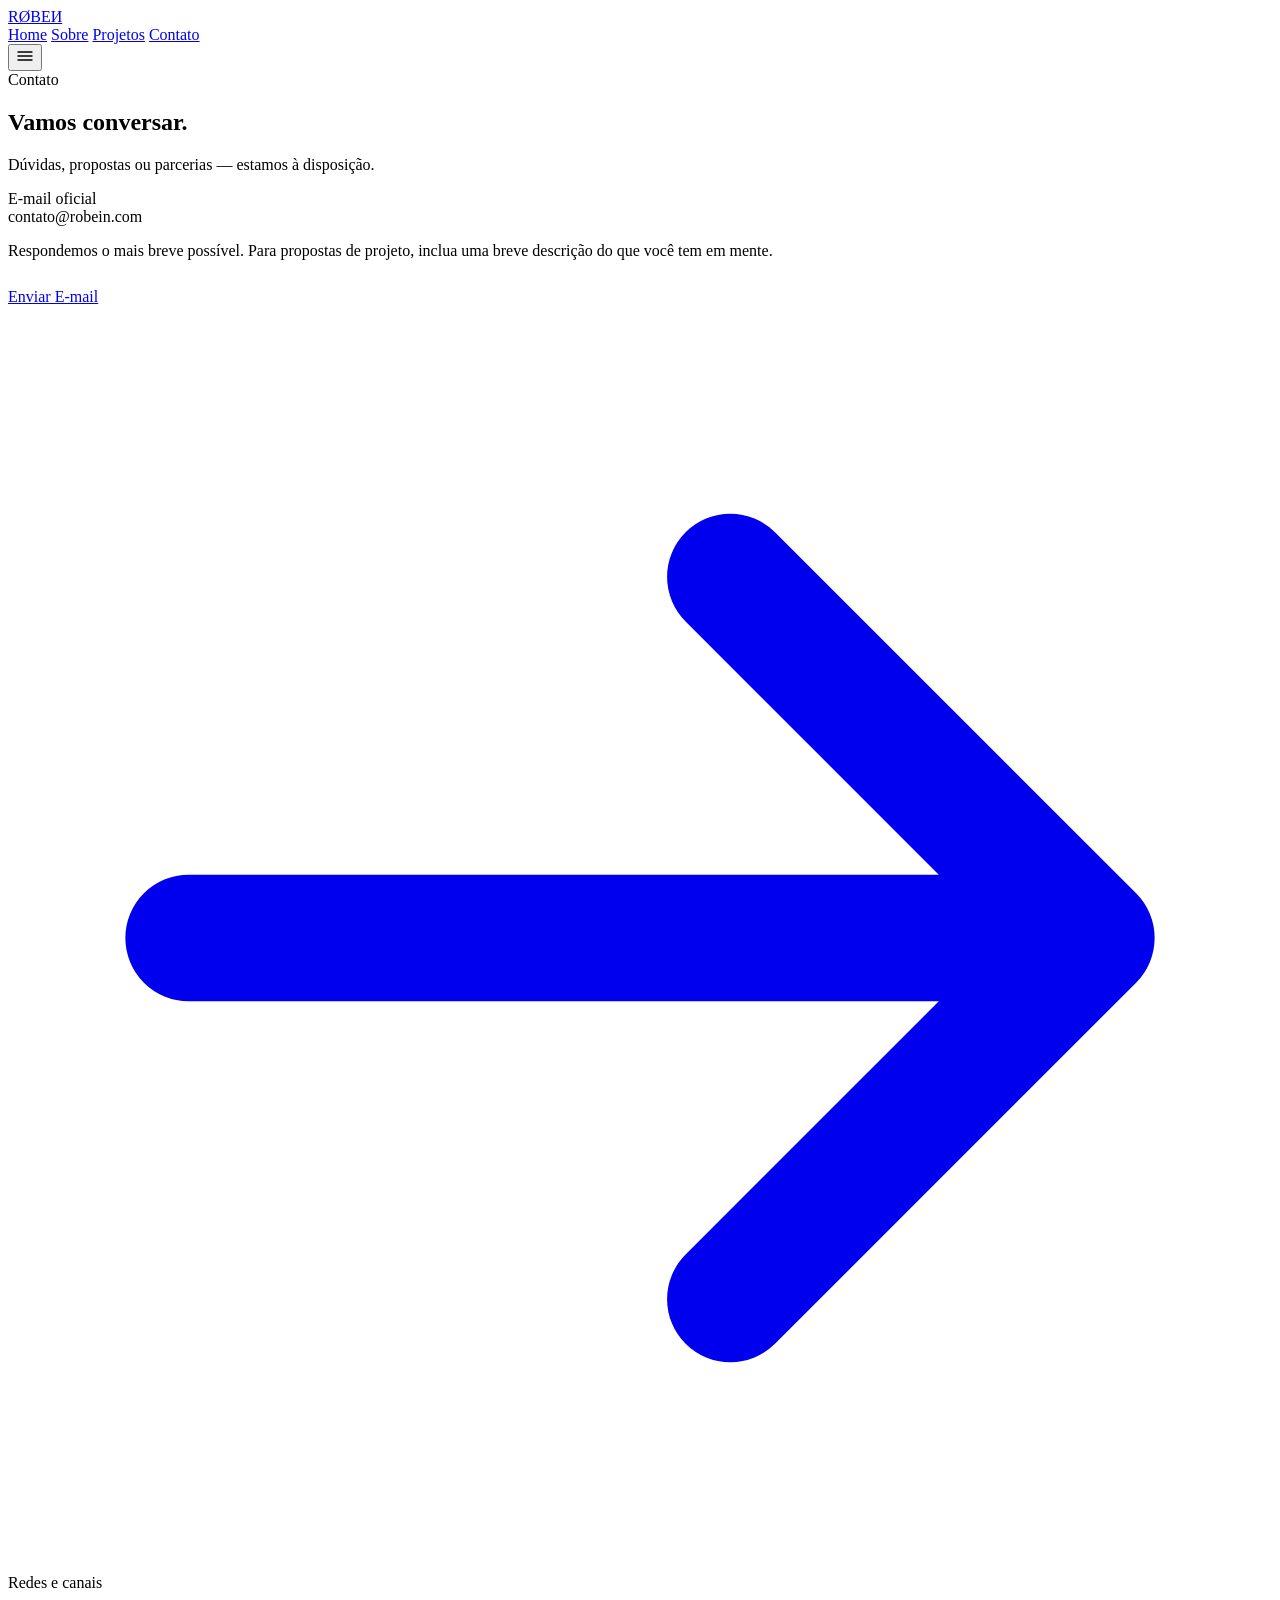
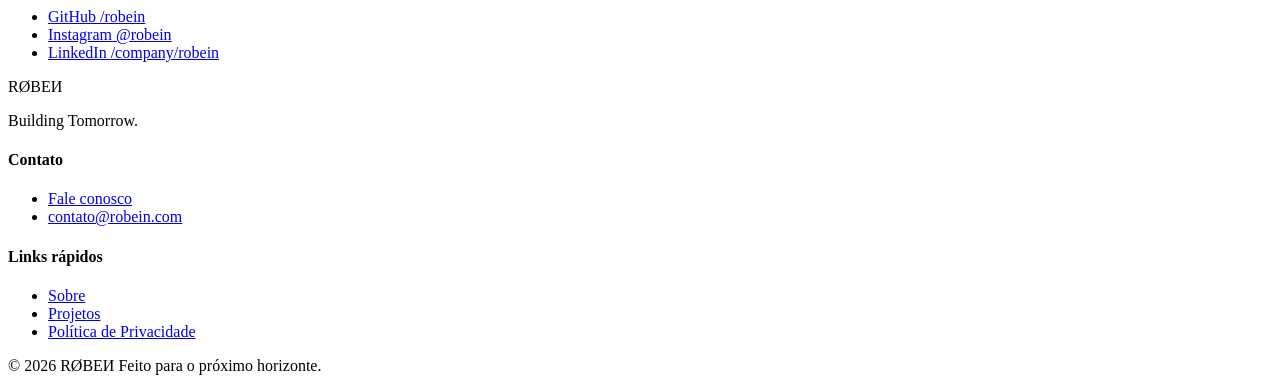
==== contato.html @ 59104048 "Add files via upload" ====
<!DOCTYPE html>
<html lang="pt-BR">
<head>
<meta charset="UTF-8">
<meta name="viewport" content="width=device-width, initial-scale=1.0">
<title>Contato — RØBEИ</title>
<meta name="description" content="Entre em contato com a RØBEИ. E-mail, GitHub, Instagram e LinkedIn.">
<meta name="theme-color" content="#050507">

<link rel="preconnect" href="https://fonts.googleapis.com">
<link rel="preconnect" href="https://fonts.gstatic.com" crossorigin>
<link href="https://fonts.googleapis.com/css2?family=Space+Grotesk:wght@400;500;600;700&family=Inter:wght@400;500;600&family=JetBrains+Mono:wght@400;500&display=swap" rel="stylesheet">
<link rel="stylesheet" href="css/style.css">
</head>
<body>

<header class="site-nav">
  <div class="container nav-inner">
    <a href="index.html" class="wordmark">RØBEИ</a>
    <nav class="links">
      <a href="index.html">Home</a>
      <a href="sobre.html">Sobre</a>
      <a href="projetos.html">Projetos</a>
      <a href="contato.html" class="active">Contato</a>
    </nav>
    <button class="nav-toggle" aria-label="Abrir menu" aria-expanded="false">
      <svg width="18" height="18" viewBox="0 0 18 18" fill="none"><path d="M2 5h14M2 9h14M2 13h14" stroke="currentColor" stroke-width="1.4" stroke-linecap="round"/></svg>
    </button>
  </div>
</header>

<main>

  <section class="page-hero">
    <div class="container">
      <div class="eyebrow reveal">Contato</div>
      <h1 class="reveal">Vamos conversar.</h1>
      <p class="reveal" style="max-width:560px;">Dúvidas, propostas ou parcerias — estamos à disposição.</p>
    </div>
  </section>

  <section>
    <div class="container">
      <div class="contact-grid">

        <div class="contact-block reveal">
          <span class="contact-label">E-mail oficial</span>
          <div class="contact-value">contato@robein.com</div>
          <p style="margin-bottom:28px;">Respondemos o mais breve possível. Para propostas de projeto, inclua uma breve descrição do que você tem em mente.</p>
          <a href="mailto:contato@robein.com" class="btn btn-primary">
            Enviar E-mail
            <svg viewBox="0 0 14 14" fill="none"><path d="M2 7h10M8 3l4 4-4 4" stroke="currentColor" stroke-width="1.4" stroke-linecap="round" stroke-linejoin="round"/></svg>
          </a>
        </div>

        <div class="contact-block reveal">
          <span class="contact-label">Redes e canais</span>
          <ul class="social-list">
            <li>
              <a href="#" target="_blank" rel="noopener noreferrer">
                GitHub
                <span class="tag">/robein</span>
              </a>
            </li>
            <li>
              <a href="#" target="_blank" rel="noopener noreferrer">
                Instagram
                <span class="tag">@robein</span>
              </a>
            </li>
            <li>
              <a href="#" target="_blank" rel="noopener noreferrer">
                LinkedIn
                <span class="tag">/company/robein</span>
              </a>
            </li>
          </ul>
        </div>

      </div>
    </div>
  </section>

</main>

<footer class="site-footer">
  <div class="container">
    <div class="footer-grid">
      <div class="footer-brand">
        <div class="wordmark">RØBEИ</div>
        <p>Building Tomorrow.</p>
      </div>
      <div class="footer-col">
        <h4>Contato</h4>
        <ul>
          <li><a href="contato.html">Fale conosco</a></li>
          <li><a href="mailto:contato@robein.com">contato@robein.com</a></li>
        </ul>
      </div>
      <div class="footer-col">
        <h4>Links rápidos</h4>
        <ul>
          <li><a href="sobre.html">Sobre</a></li>
          <li><a href="projetos.html">Projetos</a></li>
          <li><a href="privacidade.html">Política de Privacidade</a></li>
        </ul>
      </div>
    </div>
    <div class="footer-bottom">
      <span>© 2026 RØBEИ</span>
      <span>Feito para o próximo horizonte.</span>
    </div>
  </div>
</footer>

<script src="js/main.js"></script>
</body>
</html>
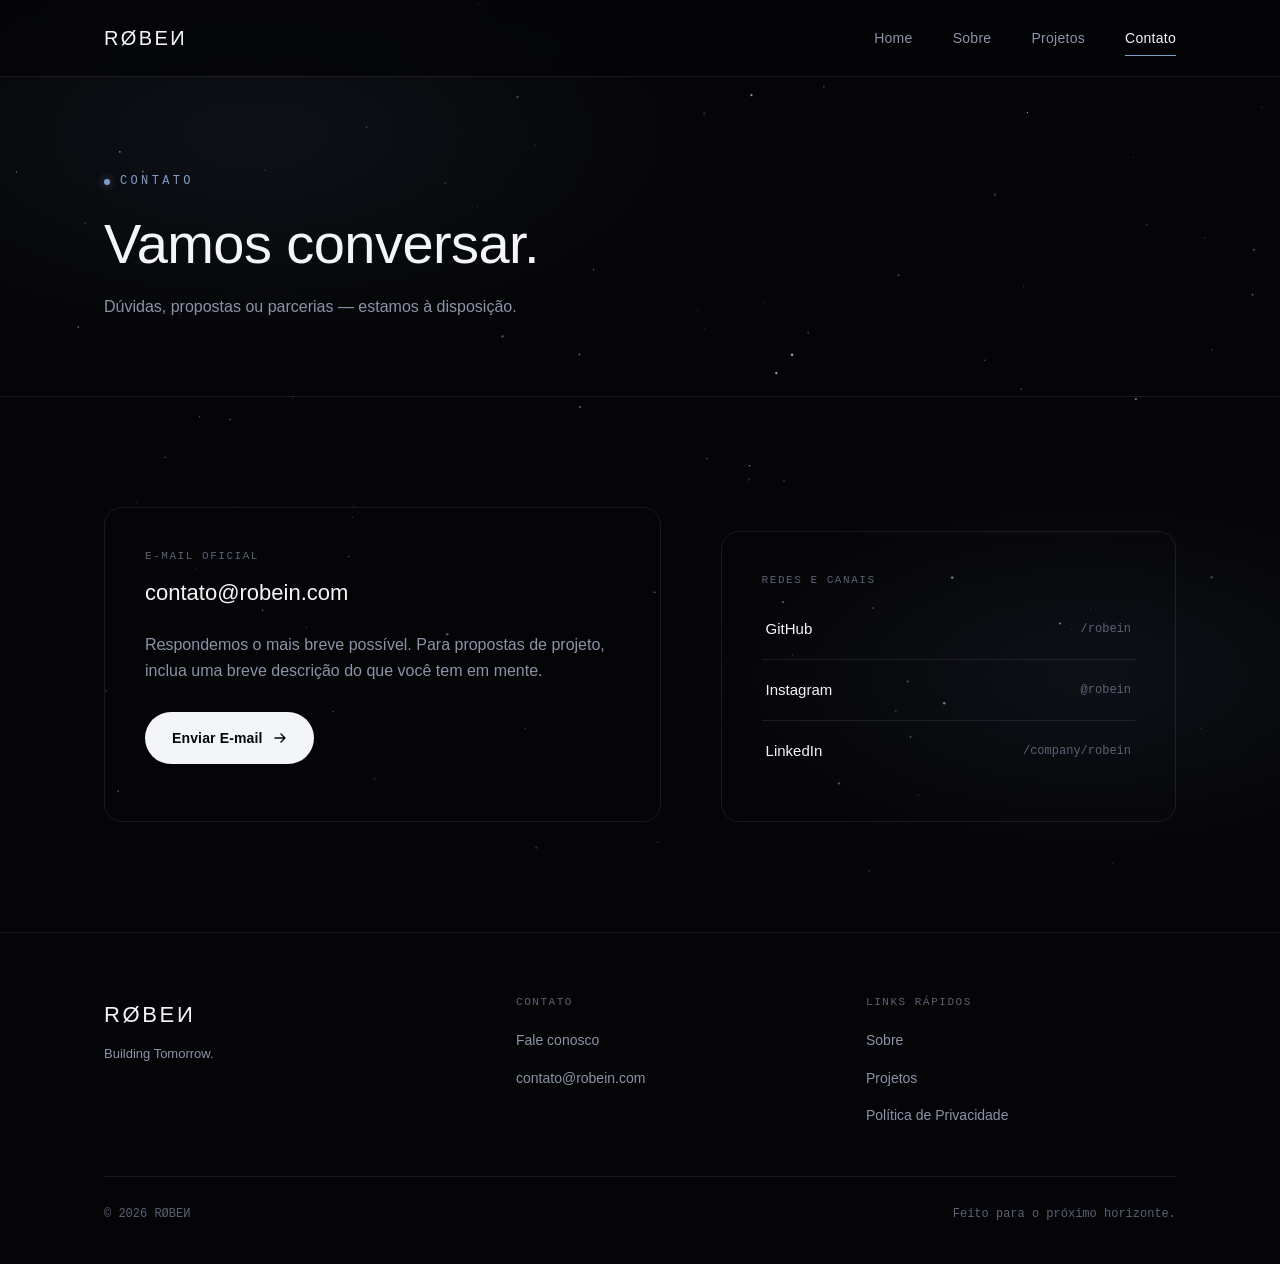
==== commit 04e9294e: "Update contato.html" ====
--- a/contato.html
+++ b/contato.html
@@ -3,7 +3,7 @@
 <head>
 <meta charset="UTF-8">
 <meta name="viewport" content="width=device-width, initial-scale=1.0">
-<title>Contato — RØBEИ</title>
+<title>Contato — RØBEИ (Roben)</title>
 <meta name="description" content="Entre em contato com a RØBEИ. E-mail, GitHub, Instagram e LinkedIn.">
 <meta name="theme-color" content="#050507">
 
--- a/css/style.css
+++ b/css/style.css
@@ -0,0 +1,506 @@
+/* ============================================================
+   RØBEИ — Stylesheet
+   Design tokens: deep-space black/white palette, restrained blue accent
+   ============================================================ */
+
+:root{
+  --bg:            #050507;
+  --bg-alt:        #0b0c11;
+  --panel:         #0e0f15;
+  --line:          rgba(255,255,255,0.09);
+  --line-strong:   rgba(255,255,255,0.16);
+  --fg:            #f4f5f7;
+  --muted:         #8b93a7;
+  --muted-dim:     #5b6274;
+  --accent:        #7f9cc7;
+  --accent-dim:    #3c5170;
+  --glow:          rgba(140,168,214,0.35);
+
+  --font-display:  'Space Grotesk', 'Helvetica Neue', Arial, sans-serif;
+  --font-body:     'Inter', 'Helvetica Neue', Arial, sans-serif;
+  --font-mono:     'JetBrains Mono', 'Courier New', monospace;
+
+  --container: 1120px;
+  --gutter: 24px;
+
+  --ease: cubic-bezier(.16,.8,.24,1);
+}
+
+*,*::before,*::after{ box-sizing: border-box; }
+html{ scroll-behavior: smooth; }
+
+@media (prefers-reduced-motion: reduce){
+  html{ scroll-behavior: auto; }
+  *,*::before,*::after{ animation-duration: 0.001ms !important; animation-iteration-count: 1 !important; transition-duration: 0.001ms !important; scroll-behavior: auto !important; }
+}
+
+body{
+  margin:0;
+  background: var(--bg);
+  color: var(--fg);
+  font-family: var(--font-body);
+  font-size: 16px;
+  line-height: 1.6;
+  -webkit-font-smoothing: antialiased;
+  overflow-x: hidden;
+}
+
+/* ---------- starfield canvas ---------- */
+#stars{
+  position: fixed;
+  inset: 0;
+  z-index: -2;
+  width: 100%;
+  height: 100%;
+  background:
+    radial-gradient(ellipse 60% 40% at 20% 15%, rgba(60,81,112,0.16), transparent 60%),
+    radial-gradient(ellipse 50% 35% at 85% 75%, rgba(80,100,140,0.12), transparent 60%),
+    var(--bg);
+}
+
+/* ---------- layout helpers ---------- */
+.container{
+  max-width: var(--container);
+  margin: 0 auto;
+  padding: 0 var(--gutter);
+}
+
+section{ position: relative; padding: 110px 0; }
+section.tight{ padding: 70px 0; }
+
+.eyebrow{
+  font-family: var(--font-mono);
+  font-size: 12px;
+  letter-spacing: 0.28em;
+  text-transform: uppercase;
+  color: var(--accent);
+  display: inline-flex;
+  align-items: center;
+  gap: 10px;
+  margin-bottom: 22px;
+}
+.eyebrow::before{
+  content:'';
+  width: 6px; height: 6px;
+  border-radius: 50%;
+  background: var(--accent);
+  box-shadow: 0 0 8px 1px var(--glow);
+}
+
+h1,h2,h3,h4{
+  font-family: var(--font-display);
+  font-weight: 500;
+  line-height: 1.08;
+  letter-spacing: -0.01em;
+  margin: 0 0 20px;
+}
+
+h2{ font-size: clamp(28px, 4vw, 42px); }
+h3{ font-size: 20px; }
+
+p{ color: var(--muted); margin: 0 0 16px; max-width: 640px; }
+a{ color: inherit; }
+
+.section-head{ max-width: 620px; margin-bottom: 56px; }
+
+hr.hair{
+  border: none;
+  border-top: 1px solid var(--line);
+  margin: 0;
+}
+
+/* ---------- nav ---------- */
+header.site-nav{
+  position: sticky;
+  top: 0;
+  z-index: 40;
+  backdrop-filter: blur(14px) saturate(140%);
+  background: rgba(5,5,7,0.72);
+  border-bottom: 1px solid var(--line);
+}
+.nav-inner{
+  display: flex;
+  align-items: center;
+  justify-content: space-between;
+  height: 76px;
+}
+.wordmark{
+  font-family: var(--font-display);
+  font-size: 20px;
+  letter-spacing: 0.12em;
+  text-decoration: none;
+  color: var(--fg);
+  display: inline-flex;
+  align-items: baseline;
+  gap: 2px;
+}
+.wordmark .star{
+  color: var(--accent);
+  animation: twinkle 4.5s ease-in-out infinite;
+  text-shadow: 0 0 10px var(--glow);
+}
+.wordmark .star.delay{ animation-delay: 1.6s; }
+
+@keyframes twinkle{
+  0%, 100%{ opacity: 1; }
+  50%{ opacity: 0.45; }
+}
+
+nav.links{ display: flex; gap: 40px; align-items: center; }
+nav.links a{
+  font-size: 14px;
+  text-decoration: none;
+  color: var(--muted);
+  letter-spacing: 0.02em;
+  position: relative;
+  padding: 4px 0;
+  transition: color .25s var(--ease);
+}
+nav.links a:hover, nav.links a.active{ color: var(--fg); }
+nav.links a.active::after{
+  content:'';
+  position: absolute;
+  left: 0; right: 0; bottom: -3px;
+  height: 1px;
+  background: var(--accent);
+}
+
+.nav-toggle{
+  display: none;
+  background: none;
+  border: 1px solid var(--line-strong);
+  border-radius: 8px;
+  width: 40px; height: 40px;
+  color: var(--fg);
+  cursor: pointer;
+  align-items: center;
+  justify-content: center;
+}
+
+@media (max-width: 760px){
+  nav.links{
+    position: fixed;
+    top: 76px; left: 0; right: 0;
+    flex-direction: column;
+    background: rgba(5,5,7,0.97);
+    border-bottom: 1px solid var(--line);
+    padding: 24px var(--gutter) 32px;
+    gap: 22px;
+    transform: translateY(-8px);
+    opacity: 0;
+    pointer-events: none;
+    transition: all .3s var(--ease);
+  }
+  nav.links.open{
+    transform: translateY(0);
+    opacity: 1;
+    pointer-events: auto;
+  }
+  .nav-toggle{ display: flex; }
+}
+
+/* ---------- buttons ---------- */
+.btn{
+  display: inline-flex;
+  align-items: center;
+  gap: 10px;
+  font-family: var(--font-body);
+  font-size: 14px;
+  font-weight: 600;
+  letter-spacing: 0.01em;
+  text-decoration: none;
+  padding: 14px 26px;
+  border-radius: 999px;
+  transition: all .3s var(--ease);
+  cursor: pointer;
+  border: 1px solid transparent;
+}
+.btn-primary{
+  background: var(--fg);
+  color: #05060a;
+}
+.btn-primary:hover{
+  background: var(--accent);
+  color: #05060a;
+  transform: translateY(-2px);
+  box-shadow: 0 10px 30px -10px var(--glow);
+}
+.btn-ghost{
+  border-color: var(--line-strong);
+  color: var(--fg);
+  background: transparent;
+}
+.btn-ghost:hover{
+  border-color: var(--accent);
+  color: var(--accent);
+}
+.btn svg{ width: 14px; height: 14px; transition: transform .3s var(--ease); }
+.btn:hover svg{ transform: translateX(3px); }
+
+/* ---------- hero ---------- */
+.hero{
+  min-height: calc(100vh - 76px);
+  display: flex;
+  flex-direction: column;
+  align-items: center;
+  justify-content: center;
+  text-align: center;
+  padding: 80px var(--gutter) 100px;
+}
+.orbit-mark{
+  width: 46px; height: 46px;
+  margin-bottom: 34px;
+  position: relative;
+}
+.orbit-mark svg{ width: 100%; height: 100%; }
+.orbit-mark .ring{
+  fill: none;
+  stroke: var(--line-strong);
+  stroke-width: 1;
+}
+.orbit-mark .dot{
+  fill: var(--accent);
+  filter: drop-shadow(0 0 4px var(--glow));
+  transform-origin: 23px 23px;
+  animation: orbit 7s linear infinite;
+}
+@keyframes orbit{ to{ transform: rotate(360deg); } }
+
+.hero h1.brand{
+  font-size: clamp(48px, 9vw, 108px);
+  letter-spacing: 0.02em;
+  margin-bottom: 4px;
+}
+.hero .tagline{
+  font-family: var(--font-display);
+  font-weight: 400;
+  font-size: clamp(22px, 3vw, 32px);
+  color: var(--muted);
+  margin-bottom: 28px;
+}
+.hero .lede{
+  max-width: 560px;
+  margin: 0 auto 40px;
+  font-size: 16px;
+  color: var(--muted);
+}
+
+/* ---------- grid / cards ---------- */
+.grid-4{
+  display: grid;
+  grid-template-columns: repeat(4, 1fr);
+  gap: 1px;
+  background: var(--line);
+  border: 1px solid var(--line);
+}
+.grid-4 .card{
+  background: var(--bg);
+  padding: 36px 28px;
+  transition: background .3s var(--ease);
+}
+.grid-4 .card:hover{ background: var(--panel); }
+.card .idx{
+  font-family: var(--font-mono);
+  font-size: 12px;
+  color: var(--muted-dim);
+  letter-spacing: 0.1em;
+  margin-bottom: 18px;
+  display: block;
+}
+.card h3{ margin-bottom: 10px; }
+.card p{ font-size: 14px; margin-bottom: 0; }
+
+@media (max-width: 900px){
+  .grid-4{ grid-template-columns: repeat(2, 1fr); }
+}
+@media (max-width: 560px){
+  .grid-4{ grid-template-columns: 1fr; }
+}
+
+/* ---------- project cards ---------- */
+.project-card{
+  border: 1px solid var(--line);
+  border-radius: 18px;
+  padding: 44px;
+  display: grid;
+  grid-template-columns: auto 1fr auto;
+  gap: 28px;
+  align-items: center;
+  background: linear-gradient(180deg, rgba(255,255,255,0.015), transparent);
+  transition: border-color .3s var(--ease);
+}
+.project-card:hover{ border-color: var(--line-strong); }
+.project-icon{
+  font-size: 34px;
+  width: 64px; height: 64px;
+  display: flex; align-items: center; justify-content: center;
+  border: 1px solid var(--line);
+  border-radius: 14px;
+  overflow: hidden;
+  flex-shrink: 0;
+  background: var(--panel);
+}
+.project-icon img{
+  width: 100%;
+  height: 100%;
+  object-fit: cover;
+  display: block;
+}
+.project-info h3{ font-size: 24px; margin-bottom: 8px; }
+.status{
+  display: inline-flex;
+  align-items: center;
+  gap: 8px;
+  font-family: var(--font-mono);
+  font-size: 11px;
+  letter-spacing: 0.12em;
+  text-transform: uppercase;
+  color: var(--accent);
+  margin-bottom: 12px;
+}
+.status::before{
+  content:'';
+  width: 6px; height: 6px;
+  border-radius: 50%;
+  background: var(--accent);
+  animation: twinkle 2.4s ease-in-out infinite;
+}
+
+.project-placeholder{
+  border: 1px dashed var(--line-strong);
+  border-radius: 18px;
+  padding: 44px;
+  text-align: center;
+  color: var(--muted-dim);
+  font-family: var(--font-mono);
+  font-size: 13px;
+  letter-spacing: 0.05em;
+}
+
+@media (max-width: 700px){
+  .project-card{ grid-template-columns: 1fr; text-align: left; }
+  .project-card .btn{ width: 100%; justify-content: center; }
+}
+
+/* ---------- contact ---------- */
+.contact-grid{
+  display: grid;
+  grid-template-columns: 1.1fr 0.9fr;
+  gap: 60px;
+}
+@media (max-width: 800px){ .contact-grid{ grid-template-columns: 1fr; } }
+
+.contact-block{
+  border: 1px solid var(--line);
+  border-radius: 18px;
+  padding: 40px;
+}
+.contact-block + .contact-block{ margin-top: 24px; }
+.contact-label{
+  font-family: var(--font-mono);
+  font-size: 11px;
+  letter-spacing: 0.14em;
+  text-transform: uppercase;
+  color: var(--muted-dim);
+  margin-bottom: 10px;
+  display: block;
+}
+.contact-value{
+  font-family: var(--font-display);
+  font-size: 22px;
+  margin-bottom: 22px;
+  word-break: break-word;
+}
+.social-list{ list-style: none; margin: 0; padding: 0; display: flex; flex-direction: column; gap: 0; }
+.social-list li{ border-top: 1px solid var(--line); }
+.social-list li:first-child{ border-top: none; }
+.social-list a{
+  display: flex;
+  align-items: center;
+  justify-content: space-between;
+  padding: 18px 4px;
+  text-decoration: none;
+  color: var(--fg);
+  font-size: 15px;
+  transition: color .25s var(--ease);
+}
+.social-list a:hover{ color: var(--accent); }
+.social-list span.tag{
+  font-family: var(--font-mono);
+  font-size: 12px;
+  color: var(--muted-dim);
+}
+
+/* ---------- footer ---------- */
+footer.site-footer{
+  border-top: 1px solid var(--line);
+  padding: 64px 0 40px;
+}
+.footer-grid{
+  display: grid;
+  grid-template-columns: 1.2fr 1fr 1fr;
+  gap: 40px;
+  margin-bottom: 48px;
+}
+@media (max-width: 700px){ .footer-grid{ grid-template-columns: 1fr; gap: 32px; } }
+
+.footer-brand .wordmark{ font-size: 22px; margin-bottom: 12px; }
+.footer-brand p{ font-size: 13px; margin: 0; }
+
+.footer-col h4{
+  font-family: var(--font-mono);
+  font-size: 11px;
+  letter-spacing: 0.14em;
+  text-transform: uppercase;
+  color: var(--muted-dim);
+  font-weight: 500;
+  margin-bottom: 18px;
+}
+.footer-col ul{ list-style: none; margin: 0; padding: 0; display: flex; flex-direction: column; gap: 12px; }
+.footer-col a{ text-decoration: none; color: var(--muted); font-size: 14px; transition: color .25s var(--ease); }
+.footer-col a:hover{ color: var(--fg); }
+
+.footer-bottom{
+  display: flex;
+  justify-content: space-between;
+  align-items: center;
+  padding-top: 28px;
+  border-top: 1px solid var(--line);
+  font-family: var(--font-mono);
+  font-size: 12px;
+  color: var(--muted-dim);
+  flex-wrap: wrap;
+  gap: 12px;
+}
+
+/* ---------- reveal on scroll ---------- */
+.reveal{
+  opacity: 0;
+  transform: translateY(18px);
+  transition: opacity .8s var(--ease), transform .8s var(--ease);
+}
+.reveal.in{ opacity: 1; transform: translateY(0); }
+
+/* ---------- inner page hero (about/projects/contact/privacy) ---------- */
+.page-hero{
+  padding: 90px 0 60px;
+  border-bottom: 1px solid var(--line);
+}
+.page-hero h1{ font-size: clamp(34px, 5.5vw, 56px); }
+
+/* ---------- prose (privacy policy) ---------- */
+.prose h2{ font-size: 22px; margin-top: 48px; }
+.prose p, .prose li{ color: var(--muted); font-size: 15px; max-width: 720px; }
+.prose ul{ padding-left: 20px; }
+.prose strong{ color: var(--fg); }
+
+/* ---------- values grid (about) ---------- */
+.values{
+  display: grid;
+  grid-template-columns: repeat(3, 1fr);
+  gap: 28px;
+}
+@media (max-width: 800px){ .values{ grid-template-columns: 1fr; } }
+.value-item{ padding-top: 20px; border-top: 1px solid var(--line); }
+.value-item h3{ font-size: 17px; }
+.value-item p{ font-size: 14px; }
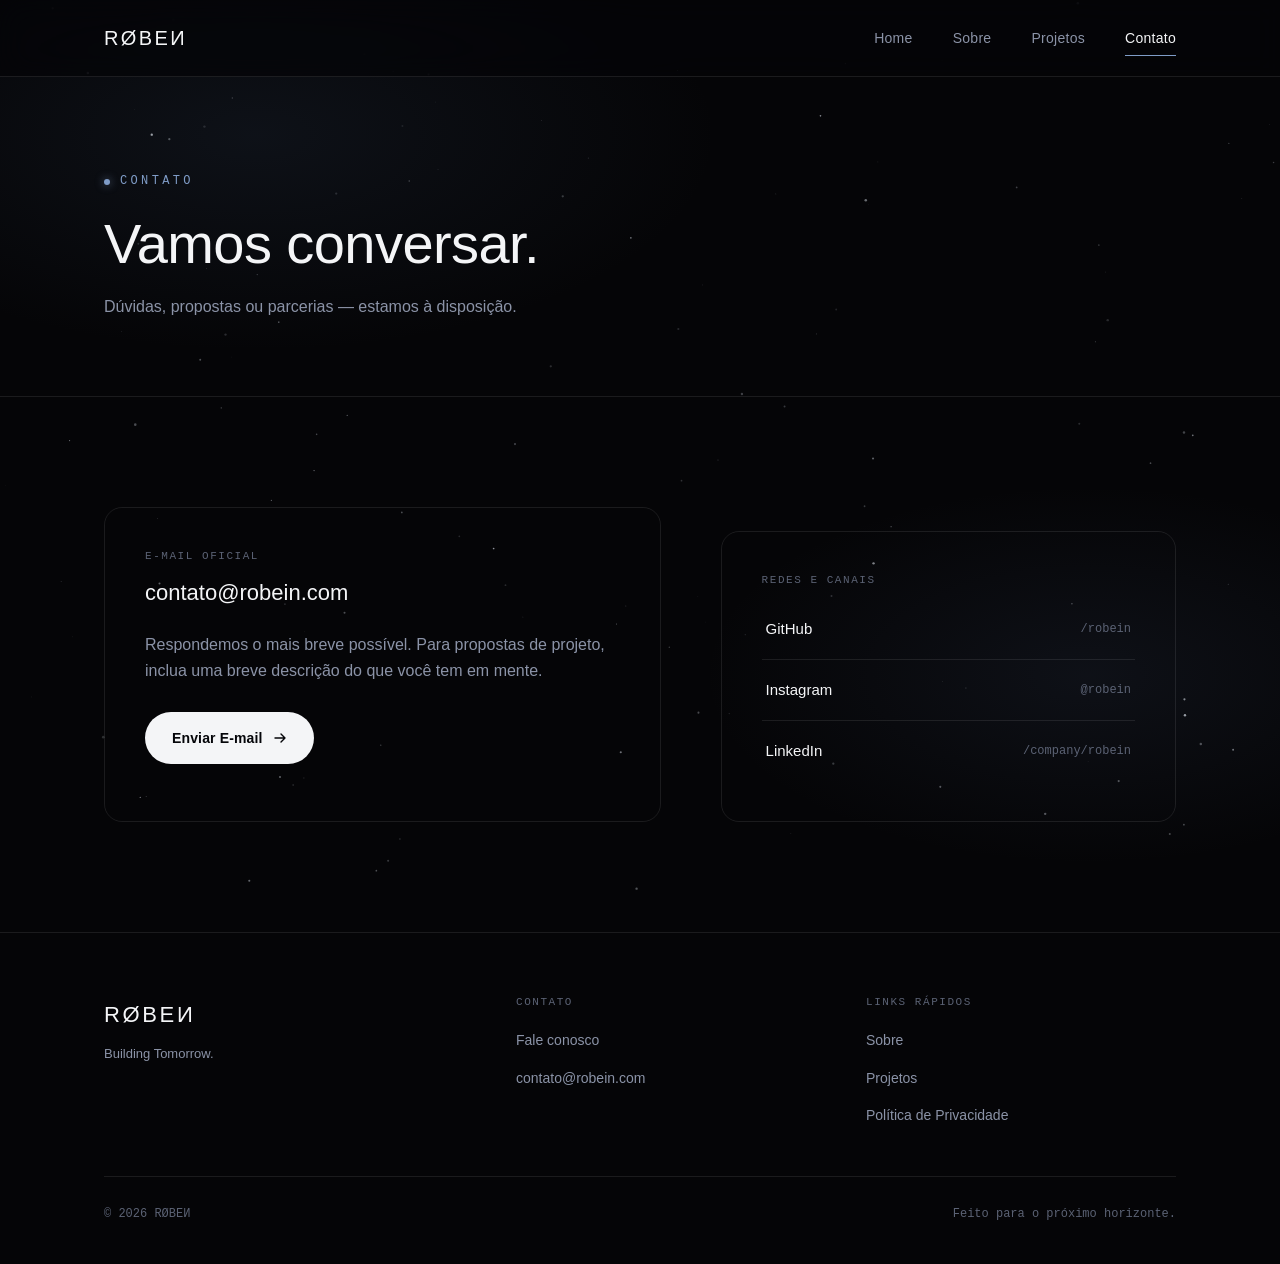
==== commit 8f97f698: "Update contato.html" ====
--- a/contato.html
+++ b/contato.html
@@ -3,7 +3,7 @@
 <head>
 <meta charset="UTF-8">
 <meta name="viewport" content="width=device-width, initial-scale=1.0">
-<title>Contato — RØBEИ (Roben)</title>
+<title>Contato — RØBEИ</title>
 <meta name="description" content="Entre em contato com a RØBEИ. E-mail, GitHub, Instagram e LinkedIn.">
 <meta name="theme-color" content="#050507">
 
@@ -16,7 +16,7 @@
 
 <header class="site-nav">
   <div class="container nav-inner">
-    <a href="index.html" class="wordmark">RØBEИ</a>
+    <a href="index.html" class="wordmark">RØBEИ<span class="sr-only"> (Roben)</span></a>
     <nav class="links">
       <a href="index.html">Home</a>
       <a href="sobre.html">Sobre</a>
--- a/css/style.css
+++ b/css/style.css
@@ -473,6 +473,17 @@
   gap: 12px;
 }
 
+/* ---------- accessible hidden text (for screen readers / SEO, no visual change) ---------- */
+.sr-only{
+  position: absolute;
+  width: 1px; height: 1px;
+  padding: 0; margin: -1px;
+  overflow: hidden;
+  clip: rect(0,0,0,0);
+  white-space: nowrap;
+  border: 0;
+}
+
 /* ---------- reveal on scroll ---------- */
 .reveal{
   opacity: 0;
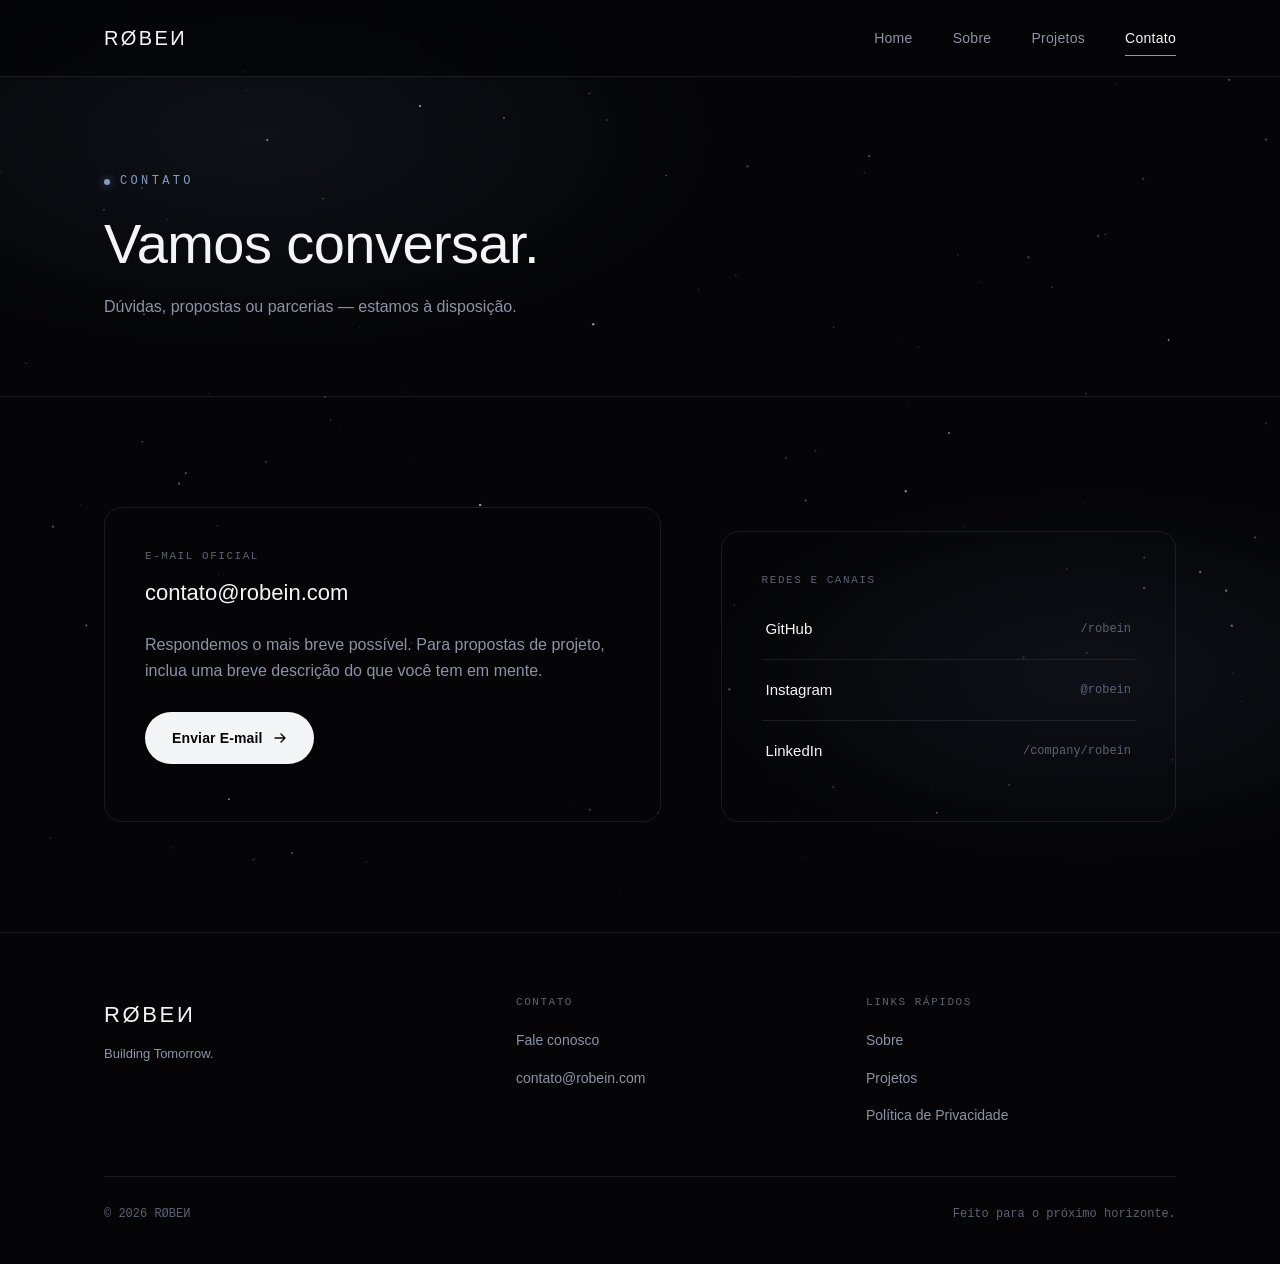
==== commit 8b8b8125: "Update contato.html" ====
--- a/contato.html
+++ b/contato.html
@@ -10,7 +10,7 @@
 <link rel="preconnect" href="https://fonts.googleapis.com">
 <link rel="preconnect" href="https://fonts.gstatic.com" crossorigin>
 <link href="https://fonts.googleapis.com/css2?family=Space+Grotesk:wght@400;500;600;700&family=Inter:wght@400;500;600&family=JetBrains+Mono:wght@400;500&display=swap" rel="stylesheet">
-<link rel="stylesheet" href="css/style.css">
+<link rel="stylesheet" href="css/style.css?v=2">
 </head>
 <body>
 
